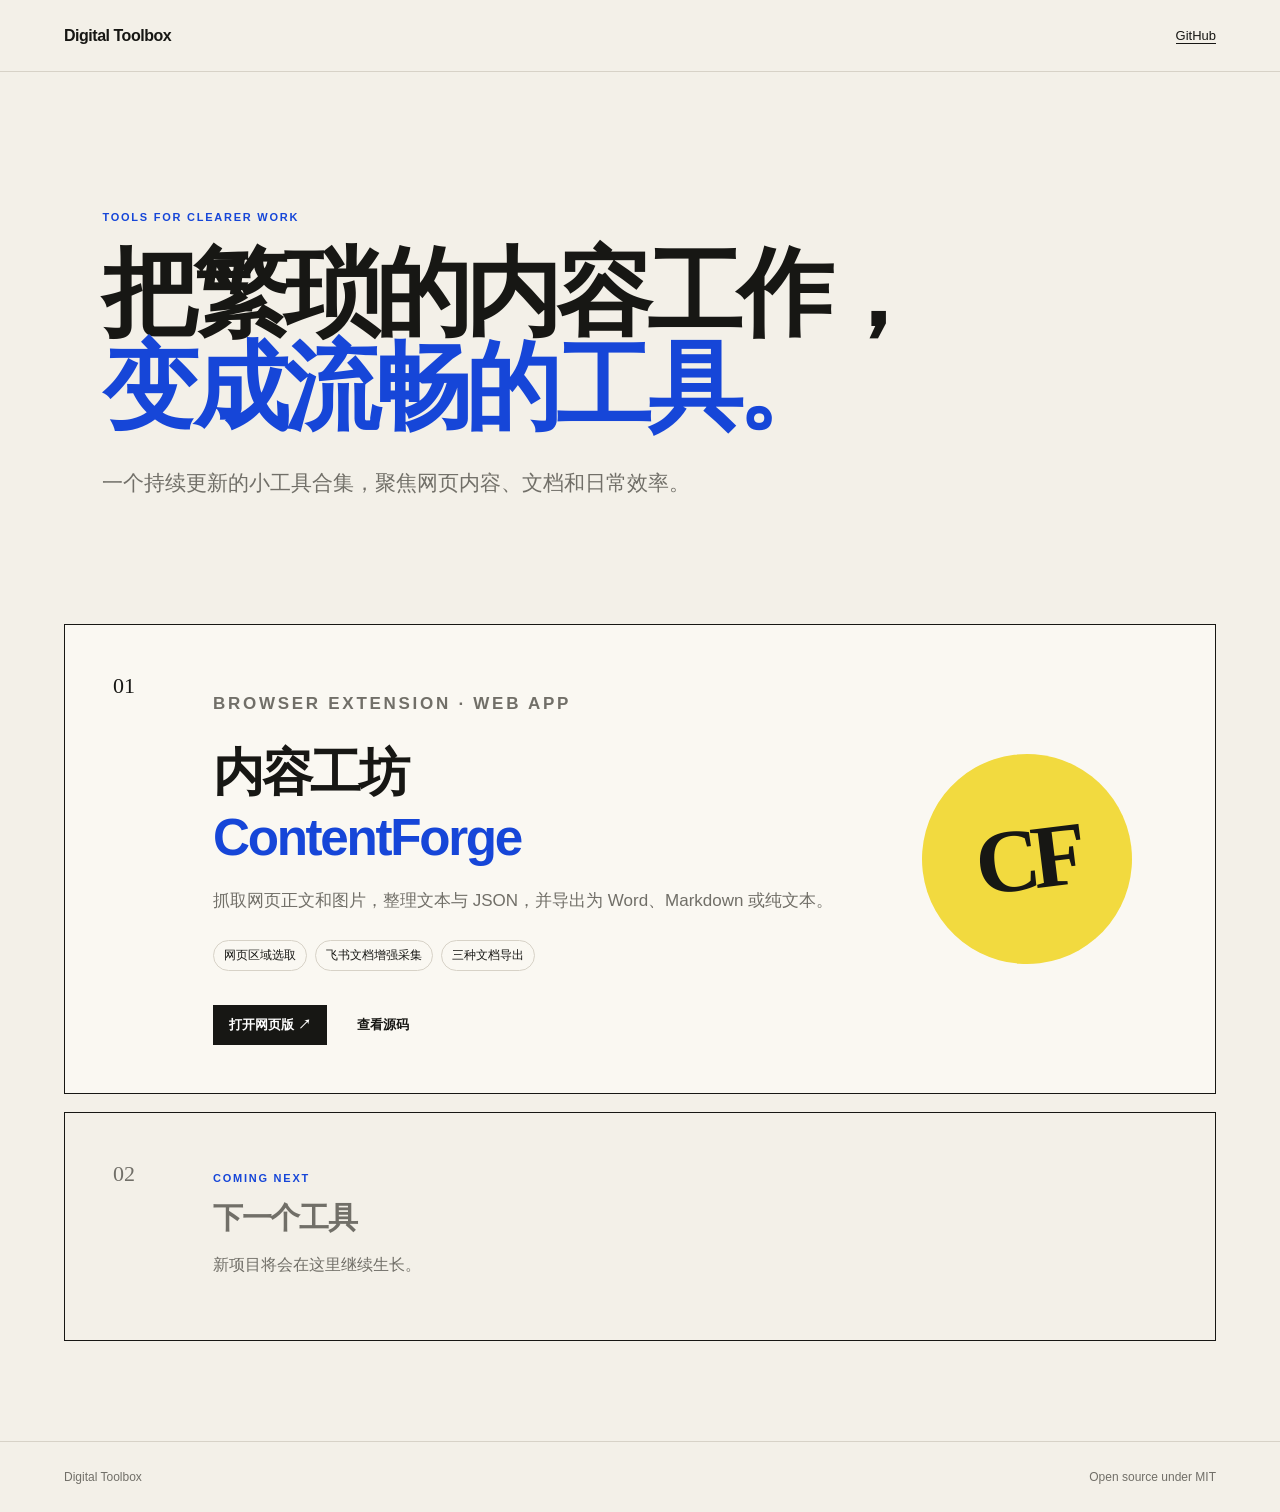
==== portal/index.html @ e3e6c945 "feat: launch Digital Toolbox with ContentForge" ====
<!doctype html>
<html lang="zh-CN">
<head>
  <meta charset="utf-8">
  <meta name="viewport" content="width=device-width,initial-scale=1">
  <meta name="description" content="Digital Toolbox — 实用内容与效率工具合集">
  <title>Digital Toolbox</title>
  <link rel="stylesheet" href="styles.css">
</head>
<body>
  <header class="nav"><a class="brand" href="./">Digital Toolbox</a><a href="https://github.com/pite1376/digital-toolbox">GitHub</a></header>
  <main>
    <section class="hero">
      <p class="eyebrow">TOOLS FOR CLEARER WORK</p>
      <h1>把繁琐的内容工作，<br><span>变成流畅的工具。</span></h1>
      <p class="intro">一个持续更新的小工具合集，聚焦网页内容、文档和日常效率。</p>
    </section>
    <section class="projects">
      <article class="project-card">
        <div class="project-index">01</div>
        <div class="project-copy">
          <p class="tag">BROWSER EXTENSION · WEB APP</p>
          <h2>内容工坊 <span>ContentForge</span></h2>
          <p>抓取网页正文和图片，整理文本与 JSON，并导出为 Word、Markdown 或纯文本。</p>
          <ul><li>网页区域选取</li><li>飞书文档增强采集</li><li>三种文档导出</li></ul>
          <div class="actions"><a class="primary" href="contentforge/">打开网页版 ↗</a><a href="https://github.com/pite1376/digital-toolbox/tree/main/projects/contentforge">查看源码</a></div>
        </div>
        <div class="project-mark">CF</div>
      </article>
      <article class="project-card placeholder"><div class="project-index">02</div><div><p class="tag">COMING NEXT</p><h2>下一个工具</h2><p>新项目将会在这里继续生长。</p></div></article>
    </section>
  </main>
  <footer><span>Digital Toolbox</span><span>Open source under MIT</span></footer>
</body>
</html>
---- portal/styles.css ----
:root{--ink:#171714;--paper:#f3f0e8;--muted:#716f68;--line:#d7d2c7;--blue:#1646d8;--yellow:#f2da3f}*{box-sizing:border-box}html{background:var(--paper);color:var(--ink);font-family:Inter,-apple-system,BlinkMacSystemFont,"Segoe UI","PingFang SC",sans-serif}body{margin:0;min-height:100vh}.nav{height:72px;padding:0 clamp(22px,5vw,72px);display:flex;align-items:center;justify-content:space-between;border-bottom:1px solid var(--line)}a{color:inherit;text-decoration:none}.brand{font-weight:850;letter-spacing:-.03em}.nav>a:last-child{font-size:13px;border-bottom:1px solid}.hero{padding:clamp(70px,10vw,150px) clamp(22px,8vw,120px) clamp(60px,8vw,110px)}.eyebrow,.tag{font-size:11px;font-weight:850;letter-spacing:.16em;color:var(--blue)}h1{font-family:Georgia,"Songti SC",serif;font-size:clamp(46px,7.5vw,108px);line-height:.98;letter-spacing:-.055em;margin:24px 0 30px;max-width:1200px}h1 span{color:var(--blue)}.intro{color:var(--muted);font-size:clamp(16px,2vw,21px);line-height:1.7;max-width:620px}.projects{padding:0 clamp(22px,5vw,72px) 100px;display:grid;gap:18px}.project-card{min-height:390px;border:1px solid var(--ink);padding:clamp(22px,4vw,48px);display:grid;grid-template-columns:70px minmax(0,1fr) minmax(140px,280px);gap:30px;position:relative;background:#faf8f2}.project-index{font-family:Georgia,serif;font-size:22px}.project-copy{max-width:700px}.project-copy h2,.placeholder h2{font-size:clamp(31px,4vw,56px);letter-spacing:-.045em;margin:20px 0}.project-copy h2 span{display:block;color:var(--blue)}.project-copy>p{color:var(--muted);font-size:17px;line-height:1.7}.project-copy ul{display:flex;gap:8px;flex-wrap:wrap;padding:0;list-style:none;margin:24px 0}.project-copy li{border:1px solid var(--line);padding:6px 10px;border-radius:99px;font-size:12px}.actions{display:flex;gap:14px;align-items:center;margin-top:34px}.actions a{padding:11px 16px;font-size:13px;font-weight:750}.actions .primary{background:var(--ink);color:#fff}.project-mark{align-self:center;justify-self:center;width:min(17vw,210px);aspect-ratio:1;border-radius:50%;display:grid;place-items:center;background:var(--yellow);font:900 clamp(45px,7vw,90px)/1 Georgia,serif;letter-spacing:-.09em;transform:rotate(-7deg)}.placeholder{min-height:180px;grid-template-columns:70px 1fr;background:transparent;color:var(--muted)}.placeholder h2{font-size:30px;margin:14px 0}footer{display:flex;justify-content:space-between;padding:28px clamp(22px,5vw,72px);border-top:1px solid var(--line);font-size:12px;color:var(--muted)}@media(max-width:760px){.project-card{grid-template-columns:1fr}.project-index{order:-2}.project-mark{position:absolute;right:22px;top:22px;width:74px}.actions{align-items:flex-start;flex-direction:column}.placeholder{grid-template-columns:1fr}footer{gap:8px;flex-direction:column}}
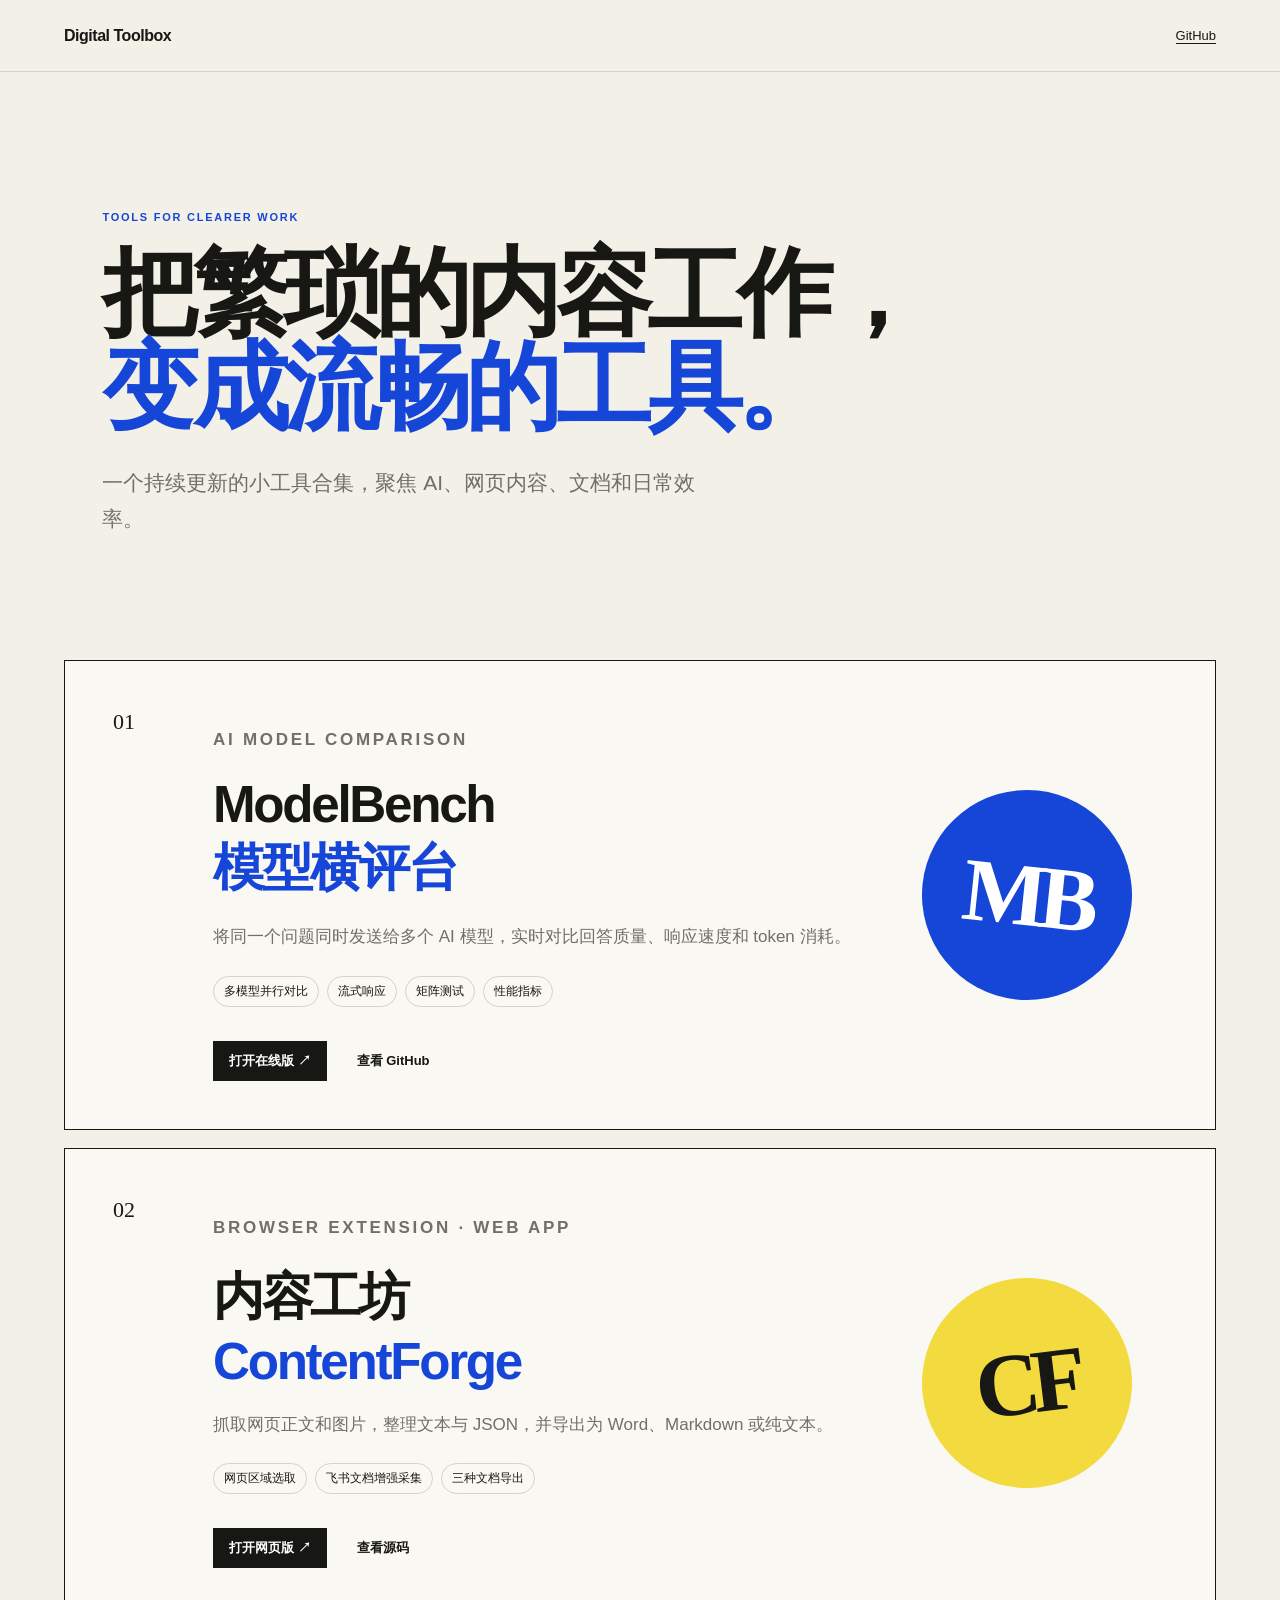
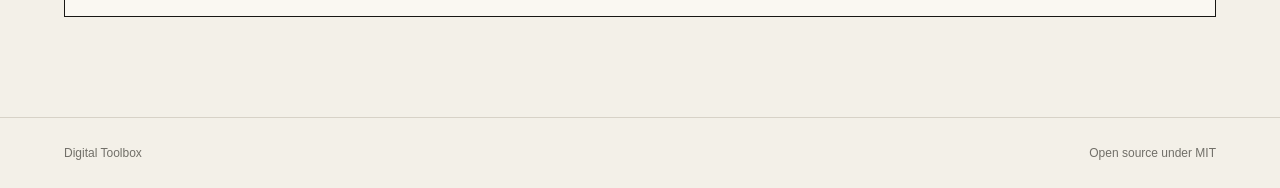
==== commit 943f9381: "feat: publish extension web UI and add ModelBench" ====
--- a/portal/index.html
+++ b/portal/index.html
@@ -6,6 +6,7 @@
   <meta name="description" content="Digital Toolbox — 实用内容与效率工具合集">
   <title>Digital Toolbox</title>
   <link rel="stylesheet" href="styles.css">
+  <link rel="stylesheet" href="projects.css">
 </head>
 <body>
   <header class="nav"><a class="brand" href="./">Digital Toolbox</a><a href="https://github.com/pite1376/digital-toolbox">GitHub</a></header>
@@ -13,11 +14,22 @@
     <section class="hero">
       <p class="eyebrow">TOOLS FOR CLEARER WORK</p>
       <h1>把繁琐的内容工作，<br><span>变成流畅的工具。</span></h1>
-      <p class="intro">一个持续更新的小工具合集，聚焦网页内容、文档和日常效率。</p>
+      <p class="intro">一个持续更新的小工具合集，聚焦 AI、网页内容、文档和日常效率。</p>
     </section>
     <section class="projects">
+      <article class="project-card modelbench">
+        <div class="project-index">01</div>
+        <div class="project-copy">
+          <p class="tag">AI MODEL COMPARISON</p>
+          <h2>ModelBench <span>模型横评台</span></h2>
+          <p>将同一个问题同时发送给多个 AI 模型，实时对比回答质量、响应速度和 token 消耗。</p>
+          <ul><li>多模型并行对比</li><li>流式响应</li><li>矩阵测试</li><li>性能指标</li></ul>
+          <div class="actions"><a class="primary" href="https://pite1376.github.io/ModelBench/">打开在线版 ↗</a><a href="https://github.com/pite1376/ModelBench">查看 GitHub</a></div>
+        </div>
+        <div class="project-mark">MB</div>
+      </article>
       <article class="project-card">
-        <div class="project-index">01</div>
+        <div class="project-index">02</div>
         <div class="project-copy">
           <p class="tag">BROWSER EXTENSION · WEB APP</p>
           <h2>内容工坊 <span>ContentForge</span></h2>
@@ -27,10 +39,8 @@
         </div>
         <div class="project-mark">CF</div>
       </article>
-      <article class="project-card placeholder"><div class="project-index">02</div><div><p class="tag">COMING NEXT</p><h2>下一个工具</h2><p>新项目将会在这里继续生长。</p></div></article>
     </section>
   </main>
   <footer><span>Digital Toolbox</span><span>Open source under MIT</span></footer>
 </body>
 </html>
-
--- a/portal/projects.css
+++ b/portal/projects.css
@@ -0,0 +1,5 @@
+.modelbench .project-mark {
+  background: var(--blue);
+  color: #fff;
+  transform: rotate(6deg);
+}
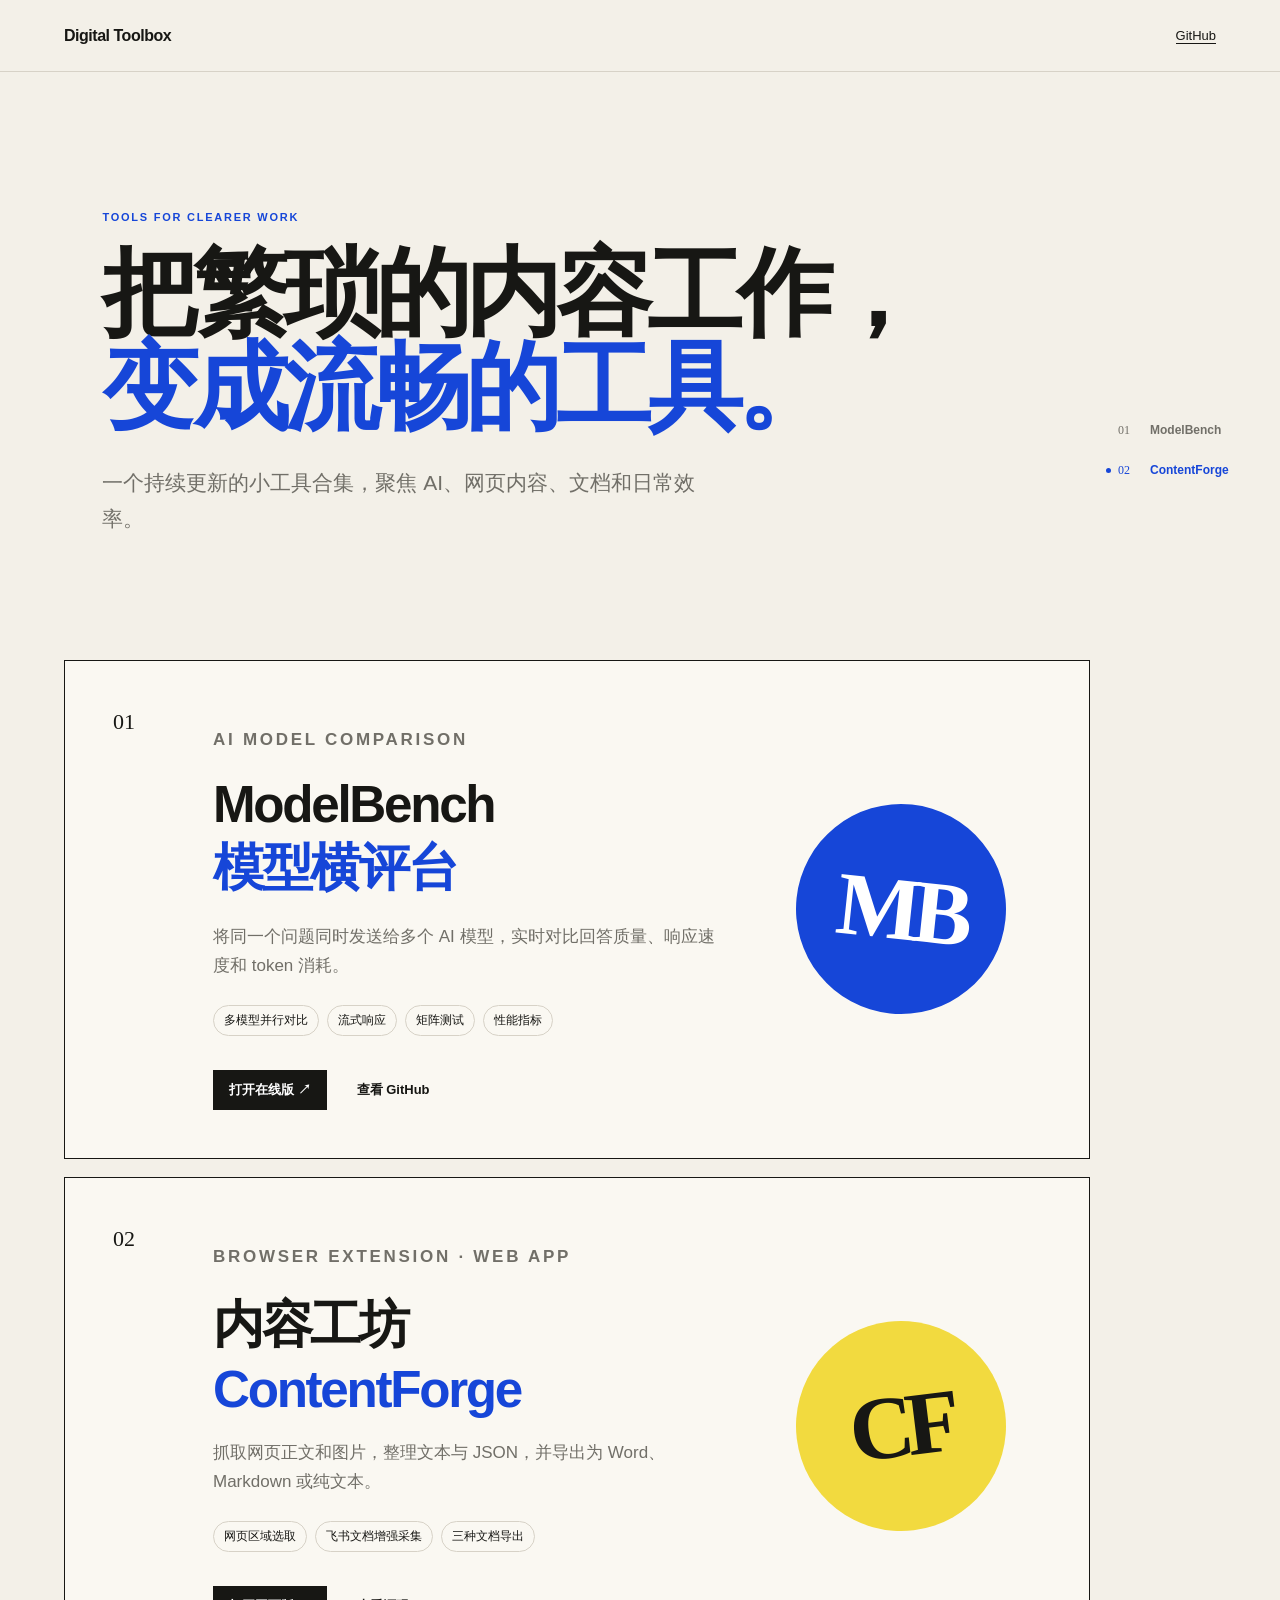
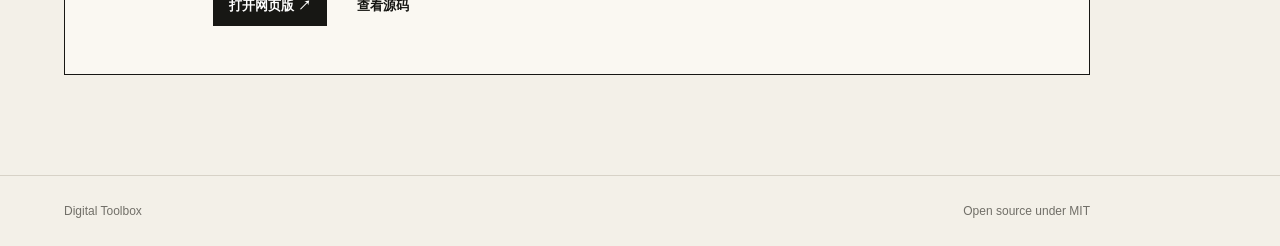
==== commit 66928415: "feat: add responsive floating project navigation" ====
--- a/portal/index.html
+++ b/portal/index.html
@@ -7,9 +7,14 @@
   <title>Digital Toolbox</title>
   <link rel="stylesheet" href="styles.css">
   <link rel="stylesheet" href="projects.css">
+  <link rel="stylesheet" href="project-nav.css">
 </head>
 <body>
   <header class="nav"><a class="brand" href="./">Digital Toolbox</a><a href="https://github.com/pite1376/digital-toolbox">GitHub</a></header>
+  <nav class="project-jump" aria-label="项目快速导航">
+    <a href="#modelbench" data-project-link="modelbench"><span class="jump-index">01</span><span class="jump-name">ModelBench</span></a>
+    <a href="#contentforge" data-project-link="contentforge"><span class="jump-index">02</span><span class="jump-name">ContentForge</span></a>
+  </nav>
   <main>
     <section class="hero">
       <p class="eyebrow">TOOLS FOR CLEARER WORK</p>
@@ -17,7 +22,7 @@
       <p class="intro">一个持续更新的小工具合集，聚焦 AI、网页内容、文档和日常效率。</p>
     </section>
     <section class="projects">
-      <article class="project-card modelbench">
+      <article class="project-card modelbench" id="modelbench" data-project="modelbench">
         <div class="project-index">01</div>
         <div class="project-copy">
           <p class="tag">AI MODEL COMPARISON</p>
@@ -28,7 +33,7 @@
         </div>
         <div class="project-mark">MB</div>
       </article>
-      <article class="project-card">
+      <article class="project-card" id="contentforge" data-project="contentforge">
         <div class="project-index">02</div>
         <div class="project-copy">
           <p class="tag">BROWSER EXTENSION · WEB APP</p>
@@ -42,5 +47,6 @@
     </section>
   </main>
   <footer><span>Digital Toolbox</span><span>Open source under MIT</span></footer>
+  <script src="project-nav.js"></script>
 </body>
 </html>
--- a/portal/project-nav.css
+++ b/portal/project-nav.css
@@ -0,0 +1,171 @@
+.project-jump {
+  position: fixed;
+  top: 50%;
+  right: 24px;
+  z-index: 30;
+  display: flex;
+  flex-direction: column;
+  gap: 4px;
+  width: 138px;
+  transform: translateY(-50%);
+}
+
+.project-jump a {
+  position: relative;
+  display: grid;
+  grid-template-columns: 24px minmax(0, 1fr);
+  gap: 8px;
+  align-items: center;
+  min-height: 36px;
+  padding: 5px 0;
+  color: var(--muted);
+  font-size: 12px;
+  font-weight: 750;
+  text-decoration: none;
+  transition: color .18s ease, opacity .18s ease;
+}
+
+.project-jump a::before {
+  content: "";
+  position: absolute;
+  left: -12px;
+  width: 5px;
+  height: 5px;
+  border-radius: 50%;
+  background: var(--blue);
+  opacity: 0;
+  transform: scale(.5);
+  transition: opacity .18s ease, transform .18s ease;
+}
+
+.project-jump a:hover,
+.project-jump a.active {
+  color: var(--blue);
+}
+
+.project-jump a.active::before {
+  opacity: 1;
+  transform: scale(1);
+}
+
+.jump-index {
+  font-family: Georgia, serif;
+  font-weight: 400;
+}
+
+.jump-name {
+  overflow: hidden;
+  text-overflow: ellipsis;
+  white-space: nowrap;
+}
+
+.project-card {
+  scroll-margin-top: 92px;
+}
+
+@media (min-width: 1201px) {
+  .projects,
+  footer {
+    padding-right: max(190px, 12vw);
+  }
+}
+
+@media (min-width: 769px) and (max-width: 1200px) {
+  .project-jump {
+    right: 12px;
+    width: 38px;
+  }
+
+  .project-jump a {
+    grid-template-columns: 1fr;
+    justify-items: center;
+  }
+
+  .project-jump a::before {
+    left: -2px;
+  }
+
+  .jump-name {
+    position: absolute;
+    right: 46px;
+    width: max-content;
+    max-width: 140px;
+    padding: 6px 9px;
+    border-radius: 7px;
+    background: var(--ink);
+    color: #fff;
+    opacity: 0;
+    pointer-events: none;
+    transform: translateX(5px);
+    transition: opacity .15s ease, transform .15s ease;
+  }
+
+  .project-jump a:hover .jump-name,
+  .project-jump a:focus-visible .jump-name {
+    opacity: 1;
+    transform: translateX(0);
+  }
+
+  .projects,
+  footer {
+    padding-right: 68px;
+  }
+}
+
+@media (max-width: 768px) {
+  body {
+    padding-bottom: calc(72px + env(safe-area-inset-bottom));
+  }
+
+  .project-jump {
+    top: auto;
+    right: 12px;
+    bottom: calc(10px + env(safe-area-inset-bottom));
+    left: 12px;
+    width: auto;
+    min-height: 52px;
+    padding: 6px;
+    flex-direction: row;
+    align-items: center;
+    gap: 4px;
+    overflow-x: auto;
+    border-radius: 15px;
+    background: rgba(250, 248, 242, .9);
+    box-shadow: 0 8px 28px rgba(23, 23, 20, .16);
+    backdrop-filter: blur(18px);
+    transform: none;
+    scrollbar-width: none;
+  }
+
+  .project-jump::-webkit-scrollbar {
+    display: none;
+  }
+
+  .project-jump a {
+    flex: 1 0 auto;
+    grid-template-columns: 20px auto;
+    justify-content: center;
+    min-width: 126px;
+    min-height: 40px;
+    padding: 6px 10px;
+  }
+
+  .project-jump a::before {
+    left: 5px;
+  }
+
+  .project-card {
+    scroll-margin-top: 84px;
+  }
+}
+
+@media (prefers-reduced-motion: reduce) {
+  html {
+    scroll-behavior: auto;
+  }
+
+  .project-jump a,
+  .project-jump a::before {
+    transition: none;
+  }
+}
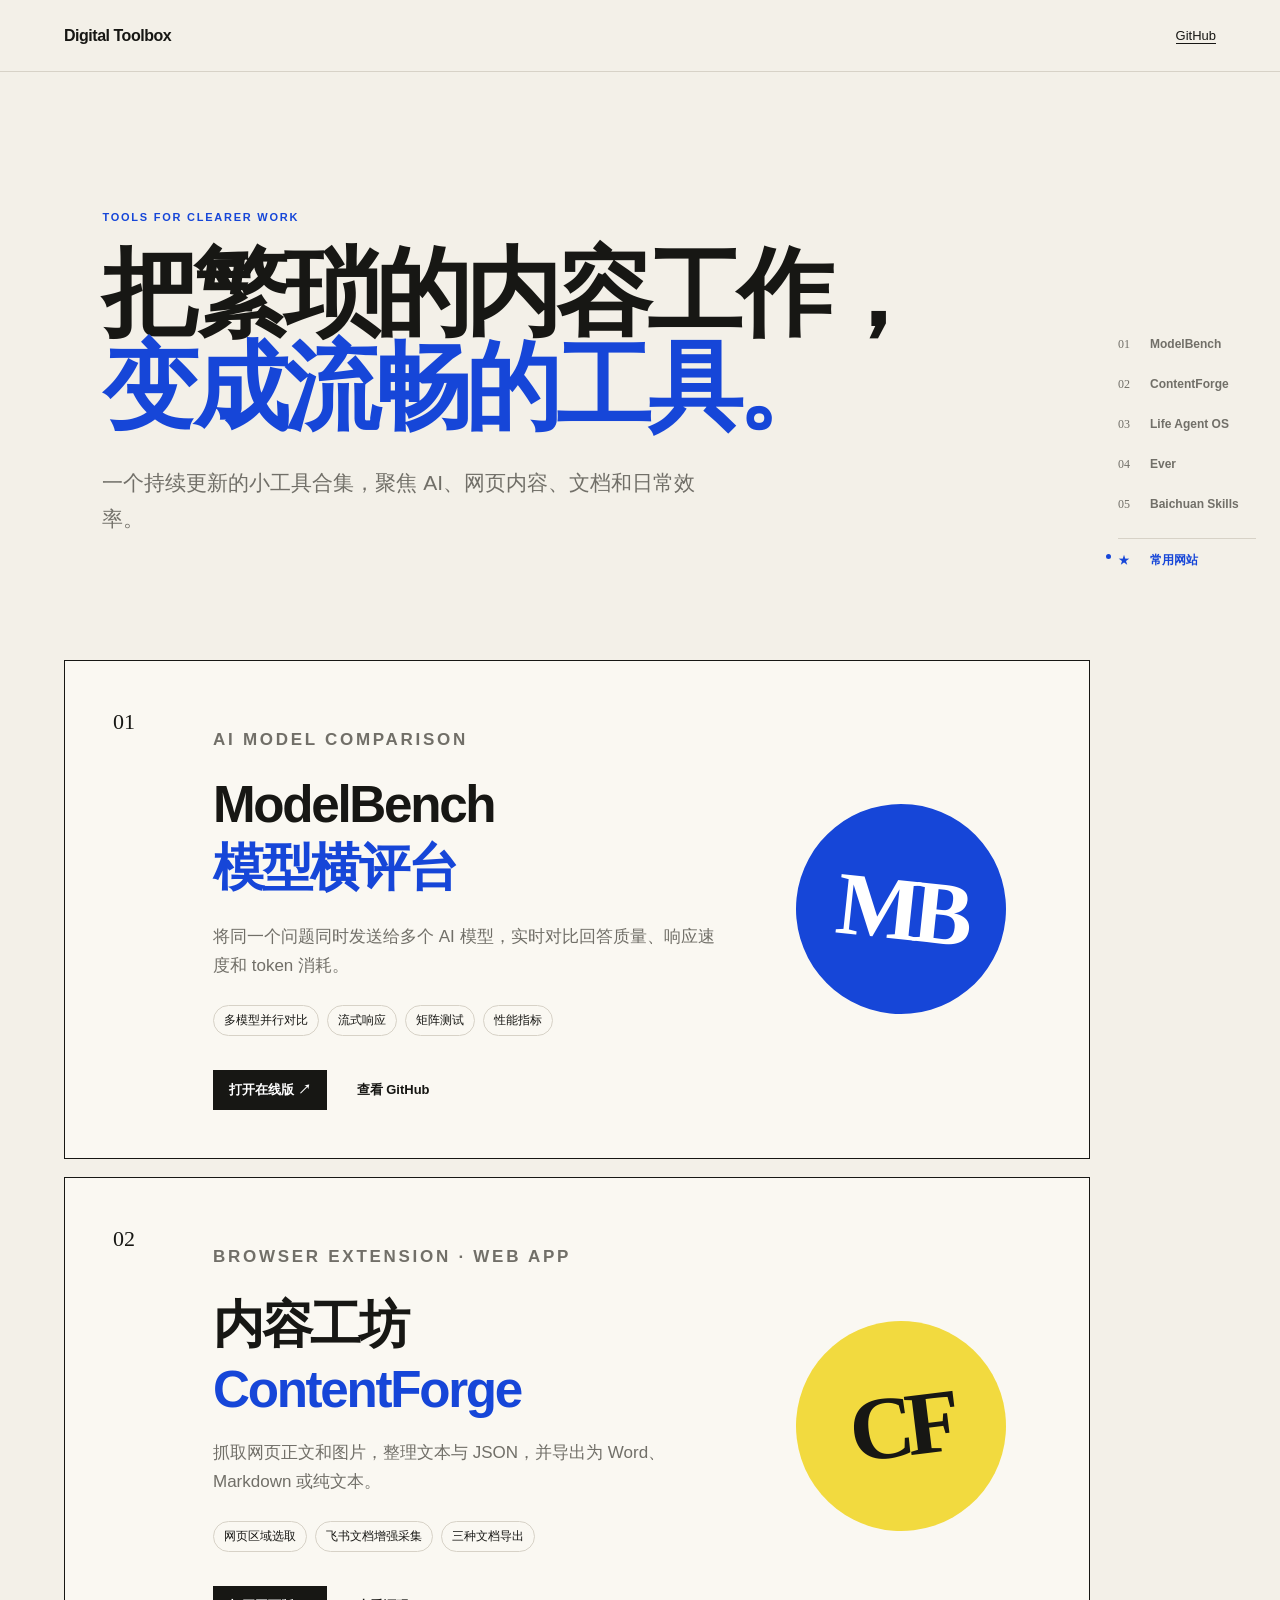
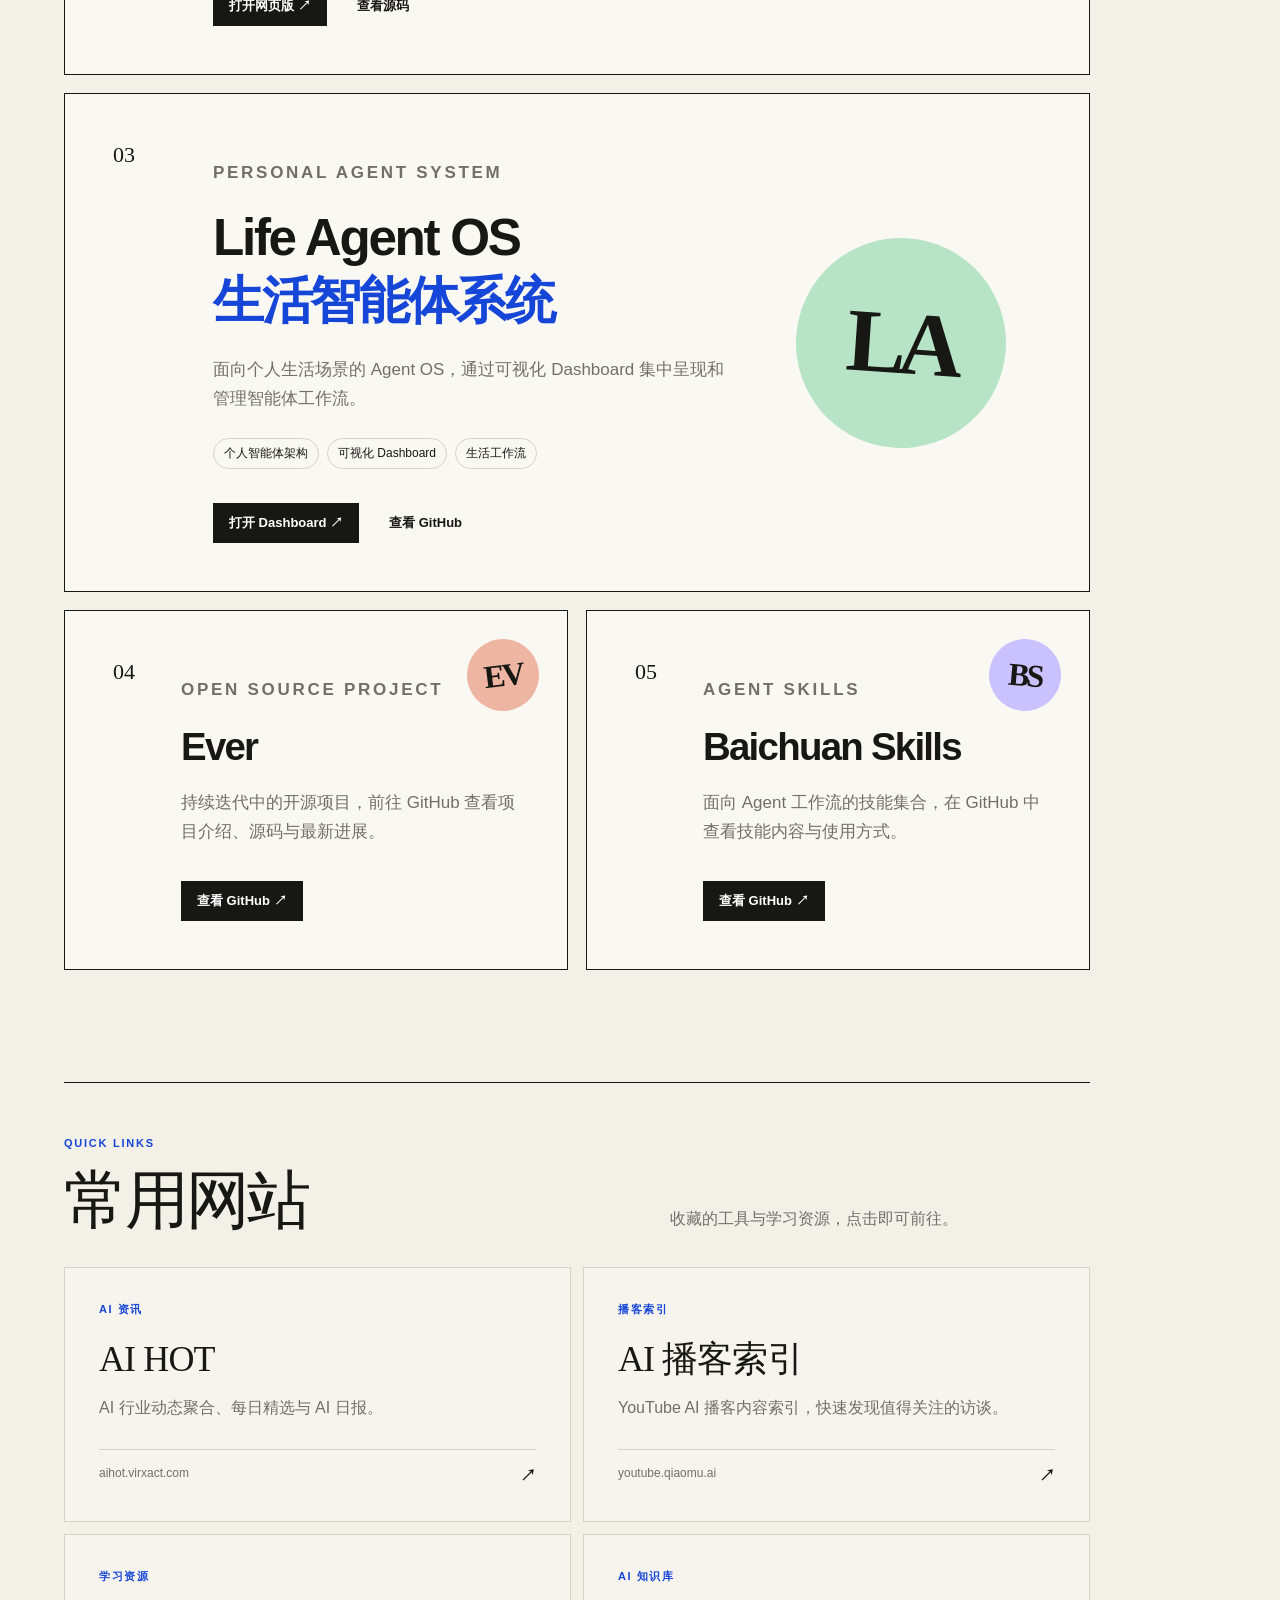
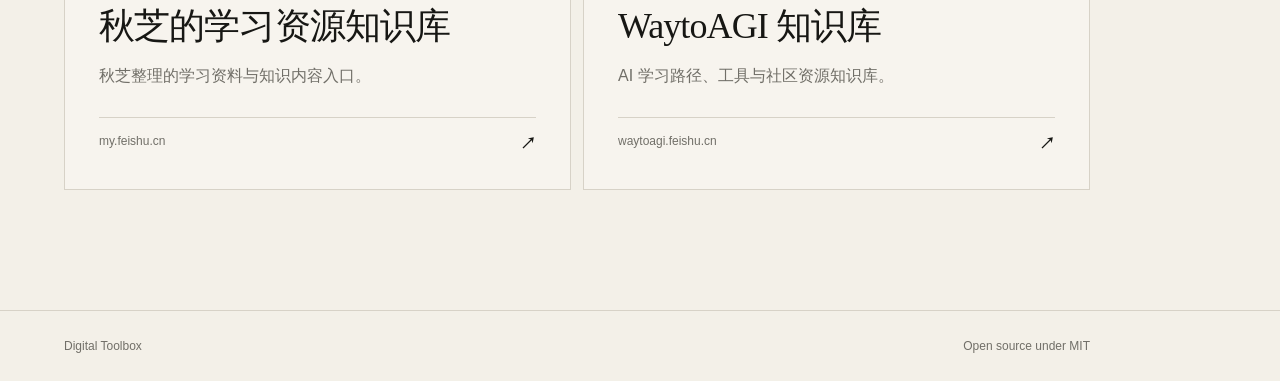
==== commit aef75cab: "feat: expand project hub and add quick links" ====
--- a/portal/index.html
+++ b/portal/index.html
@@ -14,6 +14,10 @@
   <nav class="project-jump" aria-label="项目快速导航">
     <a href="#modelbench" data-project-link="modelbench"><span class="jump-index">01</span><span class="jump-name">ModelBench</span></a>
     <a href="#contentforge" data-project-link="contentforge"><span class="jump-index">02</span><span class="jump-name">ContentForge</span></a>
+    <a href="#life-agent-os" data-project-link="life-agent-os"><span class="jump-index">03</span><span class="jump-name">Life Agent OS</span></a>
+    <a href="#ever" data-project-link="ever"><span class="jump-index">04</span><span class="jump-name">Ever</span></a>
+    <a href="#baichuan-skills" data-project-link="baichuan-skills"><span class="jump-index">05</span><span class="jump-name">Baichuan Skills</span></a>
+    <a class="jump-bookmarks" href="#bookmarks" data-project-link="bookmarks"><span class="jump-index">★</span><span class="jump-name">常用网站</span></a>
   </nav>
   <main>
     <section class="hero">
@@ -44,6 +48,52 @@
         </div>
         <div class="project-mark">CF</div>
       </article>
+      <article class="project-card life-agent-os" id="life-agent-os" data-project="life-agent-os">
+        <div class="project-index">03</div>
+        <div class="project-copy">
+          <p class="tag">PERSONAL AGENT SYSTEM</p>
+          <h2>Life Agent OS <span>生活智能体系统</span></h2>
+          <p>面向个人生活场景的 Agent OS，通过可视化 Dashboard 集中呈现和管理智能体工作流。</p>
+          <ul><li>个人智能体架构</li><li>可视化 Dashboard</li><li>生活工作流</li></ul>
+          <div class="actions"><a class="primary" href="https://life-agent-os-dashboard.13285656093.workers.dev/">打开 Dashboard ↗</a><a href="https://github.com/pite1376/life-agent-os">查看 GitHub</a></div>
+        </div>
+        <div class="project-mark">LA</div>
+      </article>
+      <div class="compact-projects">
+        <article class="project-card compact ever" id="ever" data-project="ever">
+          <div class="project-index">04</div>
+          <div class="project-copy">
+            <p class="tag">OPEN SOURCE PROJECT</p>
+            <h2>Ever</h2>
+            <p>持续迭代中的开源项目，前往 GitHub 查看项目介绍、源码与最新进展。</p>
+            <div class="actions"><a class="primary" href="https://github.com/pite1376/Ever">查看 GitHub ↗</a></div>
+          </div>
+          <div class="project-mark">EV</div>
+        </article>
+        <article class="project-card compact baichuan" id="baichuan-skills" data-project="baichuan-skills">
+          <div class="project-index">05</div>
+          <div class="project-copy">
+            <p class="tag">AGENT SKILLS</p>
+            <h2>Baichuan Skills</h2>
+            <p>面向 Agent 工作流的技能集合，在 GitHub 中查看技能内容与使用方式。</p>
+            <div class="actions"><a class="primary" href="https://github.com/pite1376/baichuan-skills">查看 GitHub ↗</a></div>
+          </div>
+          <div class="project-mark">BS</div>
+        </article>
+      </div>
+    </section>
+    <section class="bookmarks" id="bookmarks" data-project="bookmarks">
+      <div class="section-heading">
+        <p class="eyebrow">QUICK LINKS</p>
+        <h2>常用网站</h2>
+        <p>收藏的工具与学习资源，点击即可前往。</p>
+      </div>
+      <div class="bookmark-grid">
+        <a class="bookmark-card" href="https://aihot.virxact.com/" target="_blank" rel="noopener noreferrer"><span class="bookmark-type">AI 资讯</span><strong>AI HOT</strong><p>AI 行业动态聚合、每日精选与 AI 日报。</p><span class="bookmark-domain">aihot.virxact.com <b>↗</b></span></a>
+        <a class="bookmark-card" href="https://youtube.qiaomu.ai/" target="_blank" rel="noopener noreferrer"><span class="bookmark-type">播客索引</span><strong>AI 播客索引</strong><p>YouTube AI 播客内容索引，快速发现值得关注的访谈。</p><span class="bookmark-domain">youtube.qiaomu.ai <b>↗</b></span></a>
+        <a class="bookmark-card" href="https://my.feishu.cn/wiki/Q52dwmohyi5dNAkUmMWcTFEfnLq" target="_blank" rel="noopener noreferrer"><span class="bookmark-type">学习资源</span><strong>秋芝的学习资源知识库</strong><p>秋芝整理的学习资料与知识内容入口。</p><span class="bookmark-domain">my.feishu.cn <b>↗</b></span></a>
+        <a class="bookmark-card" href="https://waytoagi.feishu.cn/wiki/QPe5w5g7UisbEkkow8XcDmOpn8e" target="_blank" rel="noopener noreferrer"><span class="bookmark-type">AI 知识库</span><strong>WaytoAGI 知识库</strong><p>AI 学习路径、工具与社区资源知识库。</p><span class="bookmark-domain">waytoagi.feishu.cn <b>↗</b></span></a>
+      </div>
     </section>
   </main>
   <footer><span>Digital Toolbox</span><span>Open source under MIT</span></footer>
--- a/portal/projects.css
+++ b/portal/projects.css
@@ -3,3 +3,27 @@
   color: #fff;
   transform: rotate(6deg);
 }
+.life-agent-os .project-mark { background: #b7e4c7; transform: rotate(4deg); }
+.compact-projects { display: grid; grid-template-columns: repeat(2, minmax(0, 1fr)); gap: 18px; }
+.project-card.compact { min-height: 330px; grid-template-columns: 48px minmax(0, 1fr); gap: 20px; }
+.project-card.compact .project-copy h2 { font-size: clamp(30px, 3vw, 44px); }
+.project-card.compact .project-mark { position: absolute; top: 28px; right: 28px; width: 72px; font-size: 32px; }
+.ever .project-mark { background: #efb5a3; }
+.baichuan .project-mark { background: #c9c2ff; transform: rotate(5deg); }
+.bookmarks { padding: 12px clamp(22px, 5vw, 72px) 120px; scroll-margin-top: 92px; }
+.section-heading { display: grid; grid-template-columns: minmax(0, 1fr) minmax(260px, 420px); align-items: end; gap: 20px; padding: 54px 0 34px; border-top: 1px solid var(--ink); }
+.section-heading .eyebrow { grid-column: 1 / -1; margin: 0; }
+.section-heading h2 { margin: 0; font: 400 clamp(40px, 5vw, 70px)/1 Georgia, "Songti SC", serif; letter-spacing: -.045em; }
+.section-heading > p:last-child { margin: 0; color: var(--muted); line-height: 1.7; }
+.bookmark-grid { display: grid; grid-template-columns: repeat(2, minmax(0, 1fr)); gap: 12px; }
+.bookmark-card { min-height: 230px; padding: clamp(22px, 3vw, 34px); display: flex; flex-direction: column; border: 1px solid var(--line); background: rgba(250, 248, 242, .65); transition: border-color .18s ease, transform .18s ease, background .18s ease; }
+.bookmark-card:hover { border-color: var(--ink); background: #faf8f2; transform: translateY(-3px); }
+.bookmark-type { color: var(--blue); font-size: 11px; font-weight: 850; letter-spacing: .14em; }
+.bookmark-card strong { margin-top: 22px; font: 400 clamp(24px, 3vw, 36px)/1.15 Georgia, "Songti SC", serif; letter-spacing: -.025em; }
+.bookmark-card p { max-width: 440px; margin: 15px 0 28px; color: var(--muted); line-height: 1.65; }
+.bookmark-domain { display: flex; justify-content: space-between; margin-top: auto; padding-top: 16px; border-top: 1px solid var(--line); color: var(--muted); font-size: 12px; }
+.bookmark-domain b { color: var(--ink); font-size: 16px; }
+@media (min-width: 1201px) { .bookmarks { padding-right: max(190px, 12vw); } }
+@media (min-width: 769px) and (max-width: 1200px) { .bookmarks { padding-right: 68px; } }
+@media (max-width: 760px) { .compact-projects, .bookmark-grid, .section-heading { grid-template-columns: 1fr; } .project-card.compact { grid-template-columns: 1fr; } .section-heading .eyebrow { grid-column: auto; } .bookmark-card { min-height: 210px; } }
+@media (prefers-reduced-motion: reduce) { .bookmark-card { transition: none; } }
--- a/portal/project-nav.css
+++ b/portal/project-nav.css
@@ -47,6 +47,7 @@
   opacity: 1;
   transform: scale(1);
 }
+.project-jump .jump-bookmarks { margin-top: 12px; padding-top: 13px; border-top: 1px solid var(--line); }
 
 .jump-index {
   font-family: Georgia, serif;
@@ -142,13 +143,14 @@
   }
 
   .project-jump a {
-    flex: 1 0 auto;
+    flex: 0 0 auto;
     grid-template-columns: 20px auto;
     justify-content: center;
     min-width: 126px;
     min-height: 40px;
     padding: 6px 10px;
   }
+  .project-jump .jump-bookmarks { margin-top: 0; margin-left: 8px; padding-top: 6px; padding-left: 14px; border-top: 0; border-left: 1px solid var(--line); }
 
   .project-jump a::before {
     left: 5px;
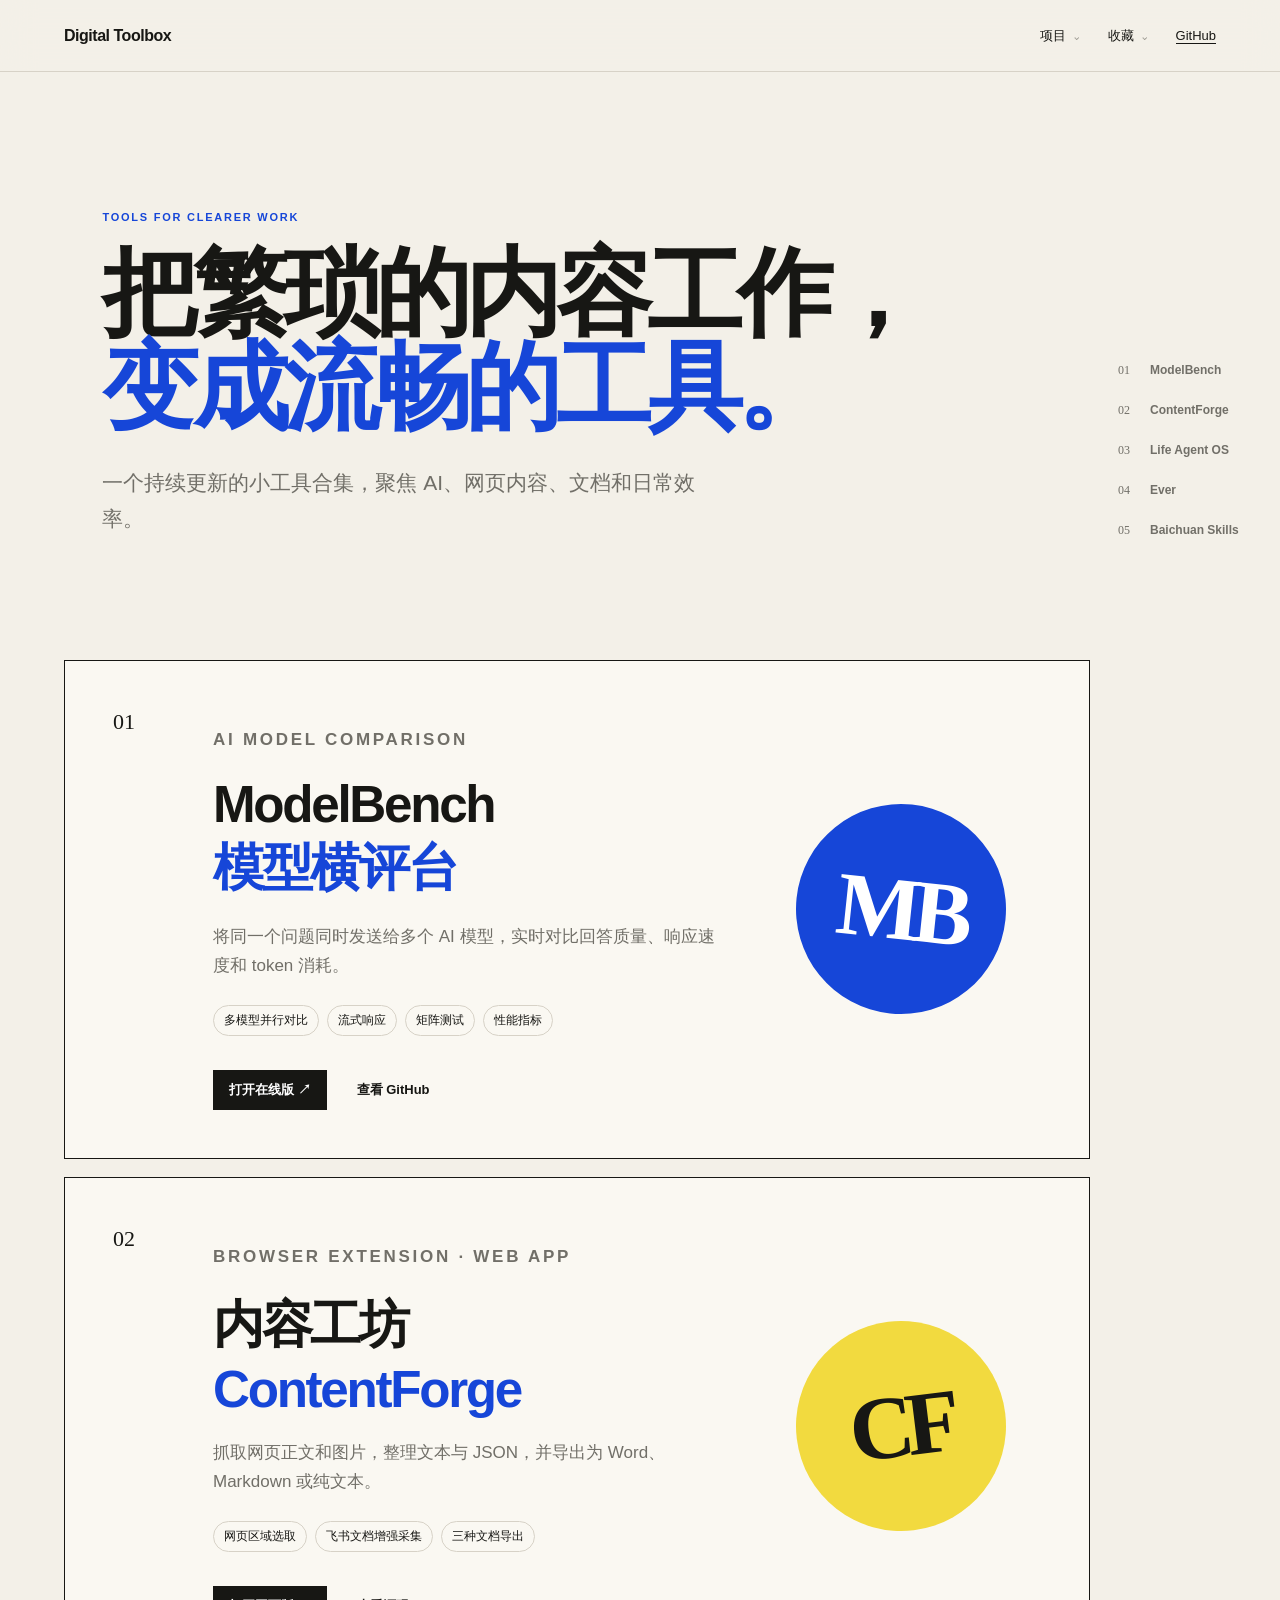
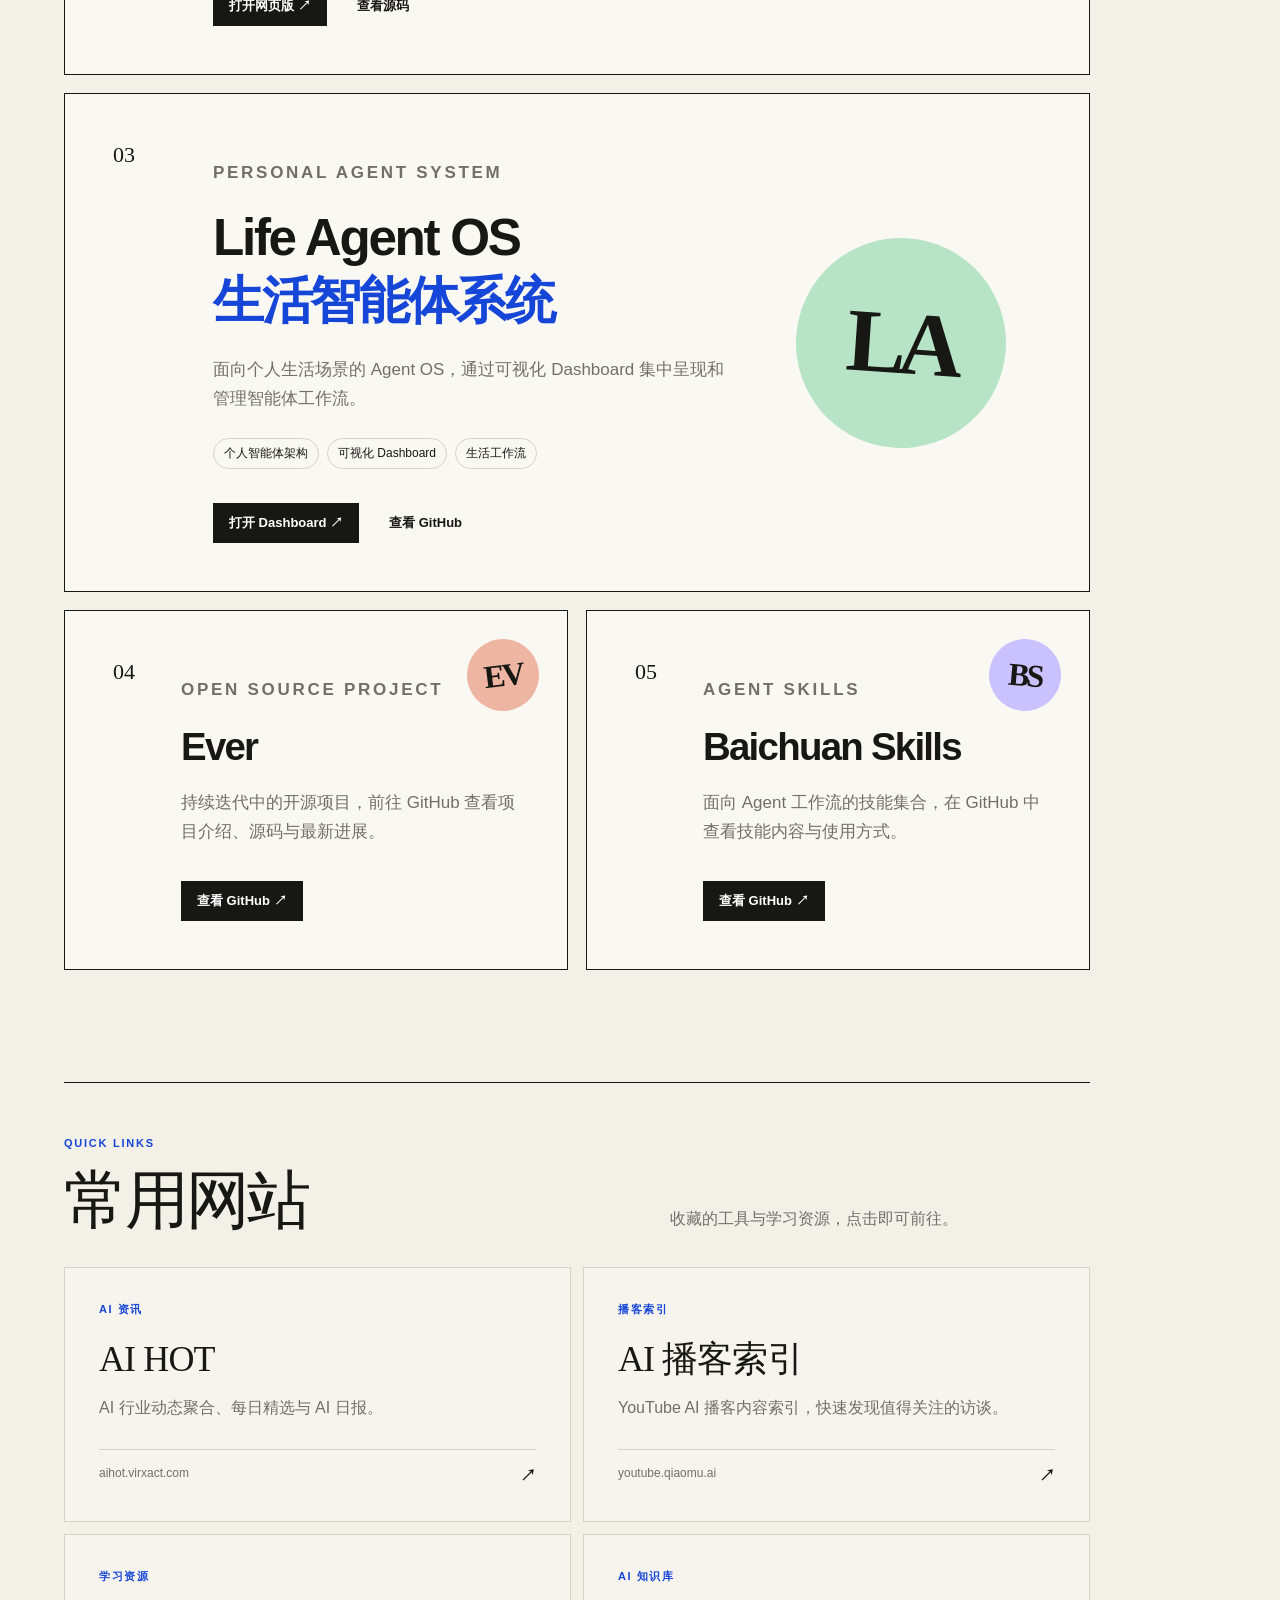
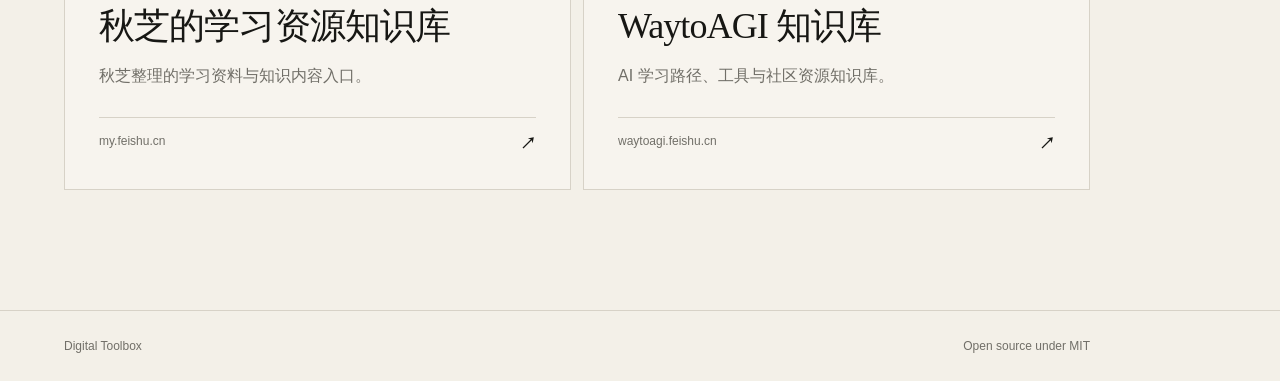
==== commit c25fb6b1: "feat: add project and bookmark menus" ====
--- a/portal/index.html
+++ b/portal/index.html
@@ -10,14 +10,37 @@
   <link rel="stylesheet" href="project-nav.css">
 </head>
 <body>
-  <header class="nav"><a class="brand" href="./">Digital Toolbox</a><a href="https://github.com/pite1376/digital-toolbox">GitHub</a></header>
+  <header class="nav">
+    <a class="brand" href="./">Digital Toolbox</a>
+    <nav class="main-nav" aria-label="主导航">
+      <div class="nav-menu">
+        <button class="nav-trigger" type="button" aria-expanded="false">项目 <span>⌄</span></button>
+        <div class="nav-dropdown project-menu">
+          <a href="#modelbench" data-top-target="modelbench"><b>01</b><span>ModelBench</span></a>
+          <a href="#contentforge" data-top-target="contentforge"><b>02</b><span>ContentForge</span></a>
+          <a href="#life-agent-os" data-top-target="life-agent-os"><b>03</b><span>Life Agent OS</span></a>
+          <a href="#ever" data-top-target="ever"><b>04</b><span>Ever</span></a>
+          <a href="#baichuan-skills" data-top-target="baichuan-skills"><b>05</b><span>Baichuan Skills</span></a>
+        </div>
+      </div>
+      <div class="nav-menu">
+        <button class="nav-trigger" type="button" aria-expanded="false">收藏 <span>⌄</span></button>
+        <div class="nav-dropdown bookmark-menu">
+          <a href="https://aihot.virxact.com/" target="_blank" rel="noopener noreferrer"><small>AI 资讯</small><span>AI HOT</span></a>
+          <a href="https://youtube.qiaomu.ai/" target="_blank" rel="noopener noreferrer"><small>播客索引</small><span>AI 播客索引</span></a>
+          <a href="https://my.feishu.cn/wiki/Q52dwmohyi5dNAkUmMWcTFEfnLq" target="_blank" rel="noopener noreferrer"><small>学习资源</small><span>秋芝的学习资源知识库</span></a>
+          <a href="https://waytoagi.feishu.cn/wiki/QPe5w5g7UisbEkkow8XcDmOpn8e" target="_blank" rel="noopener noreferrer"><small>AI 知识库</small><span>WaytoAGI 知识库</span></a>
+        </div>
+      </div>
+      <a class="github-link" href="https://github.com/pite1376/digital-toolbox">GitHub</a>
+    </nav>
+  </header>
   <nav class="project-jump" aria-label="项目快速导航">
     <a href="#modelbench" data-project-link="modelbench"><span class="jump-index">01</span><span class="jump-name">ModelBench</span></a>
     <a href="#contentforge" data-project-link="contentforge"><span class="jump-index">02</span><span class="jump-name">ContentForge</span></a>
     <a href="#life-agent-os" data-project-link="life-agent-os"><span class="jump-index">03</span><span class="jump-name">Life Agent OS</span></a>
     <a href="#ever" data-project-link="ever"><span class="jump-index">04</span><span class="jump-name">Ever</span></a>
     <a href="#baichuan-skills" data-project-link="baichuan-skills"><span class="jump-index">05</span><span class="jump-name">Baichuan Skills</span></a>
-    <a class="jump-bookmarks" href="#bookmarks" data-project-link="bookmarks"><span class="jump-index">★</span><span class="jump-name">常用网站</span></a>
   </nav>
   <main>
     <section class="hero">
--- a/portal/project-nav.css
+++ b/portal/project-nav.css
@@ -1,3 +1,44 @@
+.nav {
+  position: sticky;
+  top: 0;
+  z-index: 50;
+  background: rgba(243, 240, 232, .92);
+  backdrop-filter: blur(16px);
+}
+
+.main-nav { display: flex; align-items: stretch; gap: 28px; height: 100%; }
+.nav-menu { position: relative; display: flex; align-items: center; }
+.nav-trigger { padding: 0; border: 0; background: none; color: var(--ink); font: 700 13px/1 inherit; cursor: pointer; }
+.nav-trigger span { display: inline-block; margin-left: 3px; color: var(--muted); transition: transform .18s ease; }
+.nav-menu:hover .nav-trigger span,
+.nav-menu:focus-within .nav-trigger span,
+.nav-menu.open .nav-trigger span { transform: rotate(180deg); }
+.github-link { align-self: center; font-size: 13px; border-bottom: 1px solid; }
+.nav-dropdown {
+  position: absolute;
+  top: calc(100% - 1px);
+  right: -18px;
+  width: 260px;
+  padding: 9px;
+  border: 1px solid var(--line);
+  background: rgba(250, 248, 242, .98);
+  box-shadow: 0 16px 40px rgba(23, 23, 20, .13);
+  opacity: 0;
+  visibility: hidden;
+  transform: translateY(-5px);
+  transition: opacity .16s ease, visibility .16s ease, transform .16s ease;
+}
+.nav-menu:hover .nav-dropdown,
+.nav-menu:focus-within .nav-dropdown,
+.nav-menu.open .nav-dropdown { opacity: 1; visibility: visible; transform: translateY(0); }
+.nav-dropdown a { display: grid; grid-template-columns: 34px 1fr; gap: 8px; align-items: center; min-height: 42px; padding: 8px 10px; font-size: 13px; }
+.nav-dropdown a:hover,
+.nav-dropdown a:focus-visible { background: var(--paper); color: var(--blue); outline: none; }
+.nav-dropdown b { color: var(--muted); font: 400 12px/1 Georgia, serif; }
+.bookmark-menu { width: 310px; }
+.bookmark-menu a { grid-template-columns: 72px 1fr; }
+.bookmark-menu small { color: var(--blue); font-size: 10px; font-weight: 800; letter-spacing: .08em; }
+
 .project-jump {
   position: fixed;
   top: 50%;
@@ -47,7 +88,6 @@
   opacity: 1;
   transform: scale(1);
 }
-.project-jump .jump-bookmarks { margin-top: 12px; padding-top: 13px; border-top: 1px solid var(--line); }
 
 .jump-index {
   font-family: Georgia, serif;
@@ -150,7 +190,6 @@
     min-height: 40px;
     padding: 6px 10px;
   }
-  .project-jump .jump-bookmarks { margin-top: 0; margin-left: 8px; padding-top: 6px; padding-left: 14px; border-top: 0; border-left: 1px solid var(--line); }
 
   .project-jump a::before {
     left: 5px;
@@ -159,6 +198,15 @@
   .project-card {
     scroll-margin-top: 84px;
   }
+}
+
+@media (max-width: 620px) {
+  .nav { padding: 0 16px; }
+  .brand { max-width: 105px; font-size: 14px; line-height: 1; }
+  .main-nav { gap: 15px; }
+  .nav-dropdown { position: fixed; top: 71px; right: 12px; left: 12px; width: auto; max-height: calc(100vh - 92px); overflow-y: auto; }
+  .nav-menu:hover:not(.open) .nav-dropdown { opacity: 0; visibility: hidden; transform: translateY(-5px); }
+  .nav-menu.open .nav-dropdown { opacity: 1; visibility: visible; transform: translateY(0); }
 }
 
 @media (prefers-reduced-motion: reduce) {
@@ -167,7 +215,9 @@
   }
 
   .project-jump a,
-  .project-jump a::before {
+  .project-jump a::before,
+  .nav-dropdown,
+  .nav-trigger span {
     transition: none;
   }
 }
